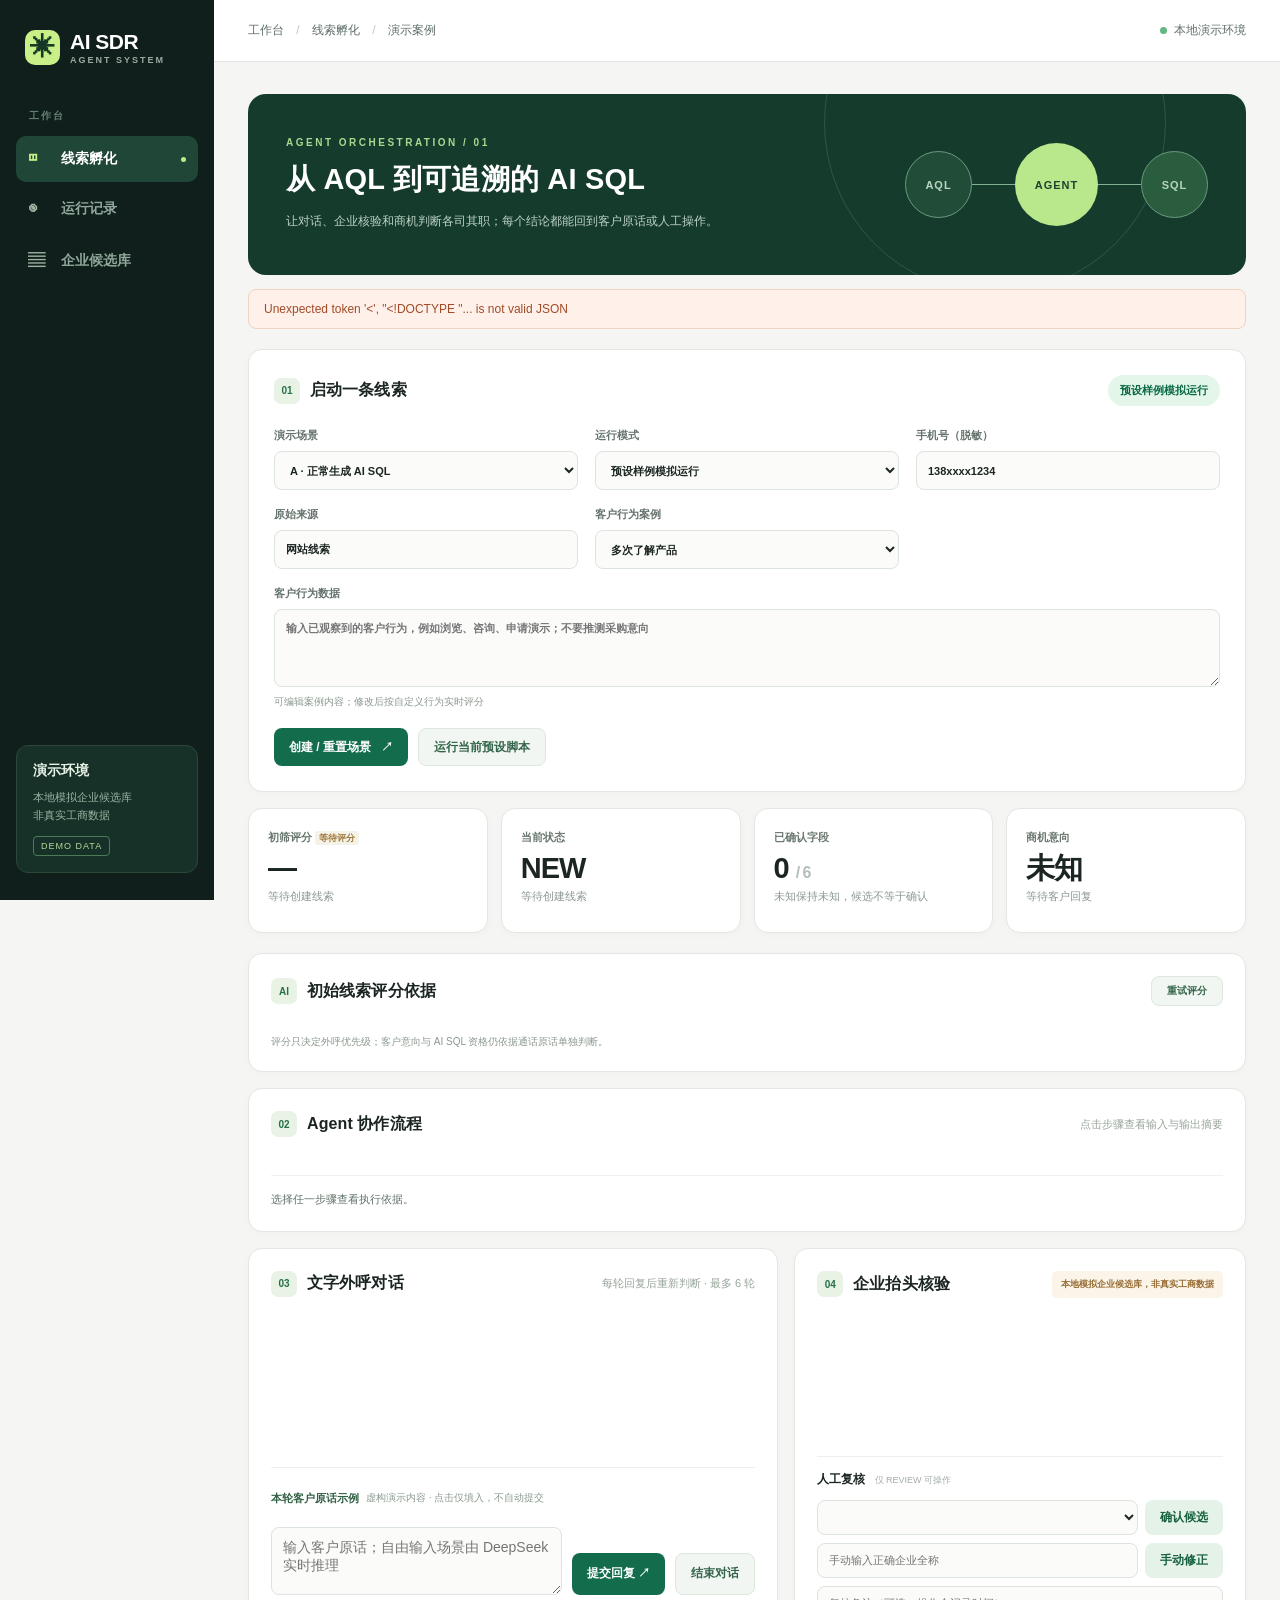
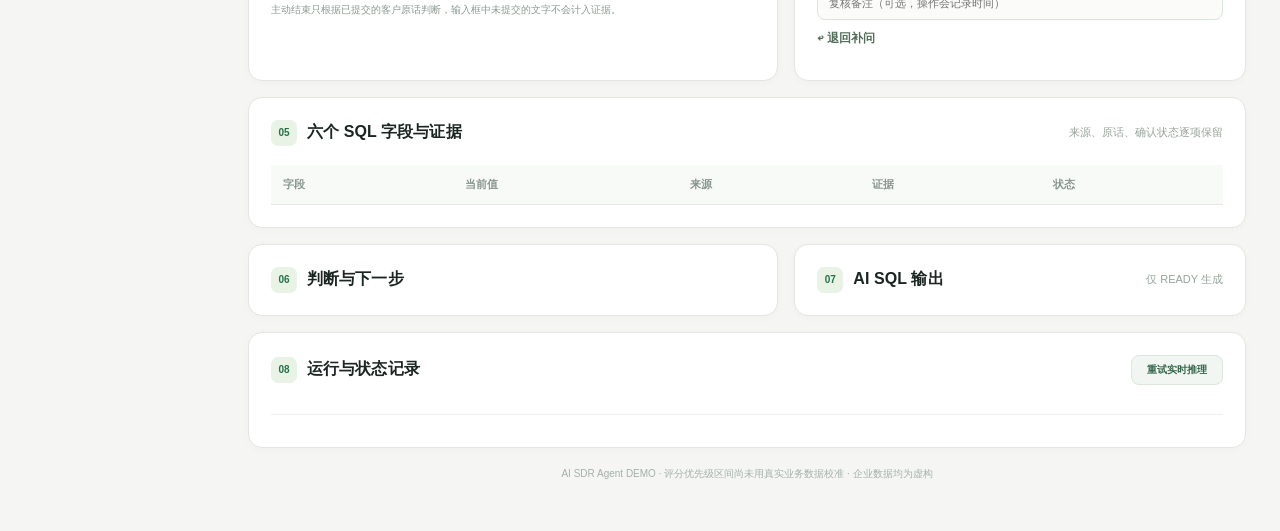
==== web/index.html @ fe264107 "Add complete AI SDR demo" ====
<!doctype html>
<html lang="zh-CN">
<head>
  <meta charset="utf-8">
  <meta name="viewport" content="width=device-width, initial-scale=1">
  <title>AI SDR · 线索孵化工作台</title>
  <link rel="stylesheet" href="/web/style.css">
</head>
<body>
  <div class="shell">
    <aside class="sidebar">
      <div class="brand"><span class="brand-mark">✳</span><span>AI SDR<span class="brand-sub">AGENT SYSTEM</span></span></div>
      <div class="side-label">工作台</div>
      <div class="side-item active"><span>◫</span> 线索孵化<span class="side-dot"></span></div>
      <div class="side-item muted"><span>◉</span> 运行记录</div>
      <div class="side-item muted"><span>▤</span> 企业候选库</div>
      <div class="side-bottom"><div class="side-bottom-title">演示环境</div><p>本地模拟企业候选库<br>非真实工商数据</p><span class="side-tag">DEMO DATA</span></div>
    </aside>
    <main class="main">
      <header class="topbar"><div class="breadcrumb">工作台 <span>/</span> 线索孵化 <span>/</span> 演示案例</div><div class="top-right"><span class="top-indicator"></span>本地演示环境</div></header>
      <div class="content">
        <section class="hero"><div><div class="eyebrow">AGENT ORCHESTRATION / 01</div><h1>从 AQL 到可追溯的 AI SQL</h1><p>让对话、企业核验和商机判断各司其职；每个结论都能回到客户原话或人工操作。</p></div><div class="hero-shape"><div class="shape-node">AQL</div><div class="shape-line"></div><div class="shape-node middle">AGENT</div><div class="shape-line"></div><div class="shape-node last">SQL</div></div></section>
        <div id="error-banner" class="error-banner hidden"></div>
        <section class="control-card">
          <div class="control-heading"><div><span class="section-index">01</span><h2>启动一条线索</h2></div><span id="mode-badge" class="mode-badge">预设样例模拟运行</span></div>
          <div class="control-grid">
            <label>演示场景<select id="scenario"><option value="A">A · 正常生成 AI SQL</option><option value="B">B · 抬头歧义与人工复核</option><option value="C">C · 低意向</option><option value="D">D · 自由输入任意客户原话</option></select></label>
            <label>运行模式<select id="mode"><option value="simulation">预设样例模拟运行</option><option value="live">DeepSeek 实时推理</option></select></label>
            <label>手机号（脱敏）<input id="phone" value="138xxxx1234"></label>
            <label>原始来源<input id="source" value="网站线索"></label>
            <label>客户行为案例<select id="behavior-case"><option value="A">多次了解产品</option><option value="B">关注功能并咨询</option><option value="C">浅层浏览</option><option value="E">明确申请演示</option><option value="custom">自行输入客户行为</option></select></label>
            <label class="behavior-field">客户行为数据<textarea id="behavior-text" rows="3" maxlength="1200" placeholder="输入已观察到的客户行为，例如浏览、咨询、申请演示；不要推测采购意向"></textarea><small>可编辑案例内容；修改后按自定义行为实时评分</small></label>
          </div>
          <div class="control-actions"><button id="reset" class="button button-primary">创建 / 重置场景 <span>↗</span></button><button id="run-script" class="button button-ghost">运行当前预设脚本</button><span id="live-hint" class="hint"></span></div>
        </section>
        <div class="metrics"><div class="metric"><span>初筛评分 <small id="score-method">等待评分</small></span><strong id="score">—</strong><p id="priority">等待创建线索</p></div><div class="metric"><span>当前状态</span><strong id="status">NEW</strong><p id="status-reason">等待创建线索</p></div><div class="metric"><span>已确认字段</span><strong id="confirmed">0 <em>/ 6</em></strong><p>未知保持未知，候选不等于确认</p></div><div class="metric"><span>商机意向</span><strong id="intent">未知</strong><p id="intent-reason">等待客户回复</p></div></div>
        <section class="panel score-panel"><div class="panel-heading"><div><span class="section-index">AI</span><h2>初始线索评分依据</h2></div><button id="retry-score" class="button button-ghost small">重试评分</button></div><div id="score-detail" class="score-detail"></div><p class="score-note">评分只决定外呼优先级；客户意向与 AI SQL 资格仍依据通话原话单独判断。</p></section>
        <section class="panel flow-panel"><div class="panel-heading"><div><span class="section-index">02</span><h2>Agent 协作流程</h2></div><span class="panel-sub">点击步骤查看输入与输出摘要</span></div><div id="flow" class="flow"></div><div id="step-detail" class="step-detail">选择任一步骤查看执行依据。</div></section>
        <div class="two-col">
          <section class="panel conversation"><div class="panel-heading"><div><span class="section-index">03</span><h2>文字外呼对话</h2></div><span class="panel-sub">每轮回复后重新判断 · 最多 6 轮</span></div><div id="messages" class="messages"></div><div id="next-question" class="next-question"></div><div id="question-goal" class="hint"></div><div class="reply-examples"><div class="reply-examples-heading"><b>本轮客户原话示例</b><span id="reply-example-note">虚构演示内容 · 点击仅填入，不自动提交</span></div><div id="reply-examples" class="reply-example-list"></div></div><div class="reply-row"><textarea id="reply" rows="2" placeholder="输入客户原话；自由输入场景由 DeepSeek 实时推理"></textarea><button id="send" class="button button-primary">提交回复 ↗</button><button id="end-call" class="button button-ghost" title="仅根据已提交的客户原话判断结果">结束对话</button></div><div class="end-hint">主动结束只根据已提交的客户原话判断，输入框中未提交的文字不会计入证据。</div></section>
          <section class="panel directory"><div class="panel-heading"><div><span class="section-index">04</span><h2>企业抬头核验</h2></div><span class="directory-tag">本地模拟企业候选库，非真实工商数据</span></div><div id="candidates" class="candidates"></div><div class="review-block"><h3>人工复核 <span>仅 REVIEW 可操作</span></h3><div class="review-row"><select id="candidate-select"></select><button id="confirm-candidate" class="button button-secondary">确认候选</button></div><div class="review-row"><input id="correct-name" placeholder="手动输入正确企业全称"><button id="correct" class="button button-secondary">手动修正</button></div><input id="review-note" class="review-note" placeholder="复核备注（可选，操作会记录时间）"><button id="return" class="button button-text">↩ 退回补问</button><div id="review-history" class="review-history"></div></div></section>
        </div>
        <section class="panel fields-panel"><div class="panel-heading"><div><span class="section-index">05</span><h2>六个 SQL 字段与证据</h2></div><span class="panel-sub">来源、原话、确认状态逐项保留</span></div><div class="table-scroll"><table><thead><tr><th>字段</th><th>当前值</th><th>来源</th><th>证据</th><th>状态</th></tr></thead><tbody id="fields"></tbody></table></div></section>
        <div class="two-col result-grid"><section class="panel result-panel"><div class="panel-heading"><div><span class="section-index">06</span><h2>判断与下一步</h2></div></div><div id="decision"></div></section><section class="panel sql-panel"><div class="panel-heading"><div><span class="section-index">07</span><h2>AI SQL 输出</h2></div><span class="panel-sub">仅 READY 生成</span></div><div id="sql"></div></section></div>
        <section class="panel log-panel"><div class="panel-heading"><div><span class="section-index">08</span><h2>运行与状态记录</h2></div><button id="retry" class="button button-ghost small">重试实时推理</button></div><div id="agent-log" class="log-list"></div><div id="state-log" class="state-log"></div></section>
        <footer>AI SDR Agent DEMO · 评分优先级区间尚未用真实业务数据校准 · 企业数据均为虚构</footer>
      </div>
    </main>
  </div>
  <script src="/web/app.js"></script>
</body>
</html>
---- web/style.css ----
:root{--bg:#f5f6f3;--ink:#1b2521;--muted:#78847f;--line:#e2e7e1;--green:#0d6b4b;--lime:#d9f3aa;--soft:#eff5eb;--white:#fff;--orange:#b66a19}*{box-sizing:border-box}body{margin:0;font-family:Inter,"PingFang SC","Microsoft YaHei",sans-serif;background:var(--bg);color:var(--ink);font-size:14px}.shell{display:flex;min-height:100vh}.sidebar{width:214px;background:#101f1b;color:#dbe8df;flex:none;padding:27px 16px;position:sticky;top:0;height:100vh;display:flex;flex-direction:column}.brand{display:flex;align-items:center;gap:10px;font-size:21px;font-weight:800;letter-spacing:-.5px;padding:3px 9px 44px;color:#fff}.brand-mark{display:grid;place-items:center;width:35px;height:35px;background:#c9f088;border-radius:10px;color:#143825;font-size:25px}.brand-sub{display:block;color:#9bab9f;font-size:9px;letter-spacing:2px;font-weight:600;margin-top:1px}.side-label{color:#668075;letter-spacing:2px;font-size:10px;font-weight:700;padding:0 13px 11px}.side-item{display:flex;align-items:center;gap:11px;padding:13px 12px;border-radius:10px;font-weight:600;margin:2px 0}.side-item span:first-child{font-size:17px;width:22px;color:#9db4a4}.side-item.active{background:#204637;color:#fff}.side-item.active span:first-child{color:#c9f088}.side-item.muted{color:#8fa79a}.side-dot{width:5px;height:5px;background:#b8ed84;border-radius:50%;margin-left:auto}.side-bottom{margin-top:auto;border:1px solid #2b4738;background:#183128;border-radius:12px;padding:16px}.side-bottom-title{font-weight:700;color:#e8f3e8}.side-bottom p{font-size:11px;line-height:1.65;color:#99b5a3;margin:8px 0 12px}.side-tag{display:inline-block;font-size:9px;letter-spacing:1px;border:1px solid #4c7c57;color:#b4dc9d;padding:4px 7px;border-radius:4px}.main{flex:1;min-width:0}.topbar{height:62px;border-bottom:1px solid var(--line);background:#fff;display:flex;align-items:center;justify-content:space-between;padding:0 34px;color:#5f6f67;font-size:12px}.breadcrumb span{margin:0 9px;color:#bec9c2}.top-right{display:flex;align-items:center;gap:7px}.top-indicator{background:#63b783;width:7px;height:7px;border-radius:50%}.content{max-width:1540px;margin:auto;padding:32px 34px 50px}.hero{background:#153b2d;color:#fff;border-radius:18px;padding:35px 38px;display:flex;justify-content:space-between;align-items:center;overflow:hidden;min-height:181px;position:relative}.hero:before{content:"";position:absolute;width:340px;height:340px;border:1px solid #44755d;border-radius:50%;right:8%;top:-142px;opacity:.5}.eyebrow{color:#a9d88e;font-weight:700;font-size:10px;letter-spacing:2.5px}.hero h1{font-size:29px;letter-spacing:.2px;margin:12px 0 12px}.hero p{margin:0;color:#bcd3c5;line-height:1.6;font-size:12px}.hero-shape{display:flex;align-items:center;position:relative;z-index:1}.shape-node{width:67px;height:67px;border-radius:50%;border:1px solid #6a9980;display:grid;place-items:center;color:#b8d5bf;font-size:11px;font-weight:800;letter-spacing:1px;background:#214d38}.shape-node.middle{width:83px;height:83px;background:#b9e78b;border:0;color:#21402d}.shape-node.last{background:#295d3d}.shape-line{width:43px;height:1px;background:#81b393}.control-card,.panel,.metric{background:#fff;border:1px solid var(--line);border-radius:14px;box-shadow:0 2px 8px rgba(22,46,34,.025)}.control-card{padding:25px;margin-top:20px}.control-heading,.panel-heading{display:flex;justify-content:space-between;align-items:center;gap:12px}.control-heading>div,.panel-heading>div{display:flex;align-items:center;gap:10px}.section-index{display:inline-flex;align-items:center;justify-content:center;width:26px;height:26px;background:#e8f3e5;color:#267148;border-radius:7px;font-size:10px;font-weight:800}.control-heading h2,.panel-heading h2{margin:0;font-size:16px;letter-spacing:.1px}.mode-badge{font-size:11px;color:#086843;background:#e3f6e9;padding:8px 12px;border-radius:30px;font-weight:700}.mode-badge.live{background:#eaf0fa;color:#2856a5}.control-grid{display:grid;grid-template-columns:repeat(3,1fr);gap:17px;margin-top:22px}.control-grid label{font-size:11px;color:#65736c;font-weight:700;display:flex;flex-direction:column;gap:8px}input,select,textarea{font:inherit;color:var(--ink);border:1px solid #dce4de;background:#fbfcfa;border-radius:8px;outline:none}input:focus,select:focus,textarea:focus{border-color:#5caa79;box-shadow:0 0 0 3px #e7f4e9}input,select{height:39px;padding:0 11px}textarea{padding:11px;resize:vertical;min-height:68px}.control-actions{display:flex;align-items:center;gap:10px;margin-top:19px}.button{border:0;border-radius:8px;height:38px;padding:0 15px;display:inline-flex;gap:10px;align-items:center;justify-content:center;font:inherit;font-size:12px;font-weight:700;cursor:pointer;white-space:nowrap}.button:disabled{opacity:.45;cursor:not-allowed}.button-primary{background:#136d4d;color:#fff}.button-primary:hover{background:#0c5a3e}.button-ghost{background:#f2f6f2;color:#336449;border:1px solid #dce8dc}.button-secondary{background:#e5f2e7;color:#17623e}.button-text{background:transparent;color:#536d5b;padding-left:0}.button.small{height:30px;font-size:10px}.hint{color:#9a6b31;font-size:11px}.metrics{display:grid;grid-template-columns:repeat(4,1fr);gap:13px;margin:16px 0 20px}.metric{padding:19px 19px 16px;min-height:125px}.metric>span{font-size:11px;color:#68766e;font-weight:700}.metric small{background:#f5f2e8;color:#a07b3e;border-radius:3px;padding:2px 4px;font-size:9px}.metric strong{display:block;font-size:29px;margin:9px 0 5px;line-height:1;font-weight:800;letter-spacing:-1px}.metric strong em{font-style:normal;color:#b4c0b8;font-size:16px}.metric p{font-size:10px;line-height:1.4;color:#8b9990;margin:0;overflow:hidden;text-overflow:ellipsis;white-space:nowrap}.panel{padding:22px;margin-bottom:16px}.panel-sub{color:#97a49a;font-size:11px}.flow{display:grid;grid-template-columns:repeat(6,1fr);gap:10px;margin-top:22px}.flow-item{text-align:left;border:1px solid #e6ece6;background:#fafcfa;border-radius:9px;padding:12px;min-height:78px;cursor:pointer}.flow-item.done{background:#f2f9ef;border-color:#d8ead5}.flow-item.failed{background:#fff3ef;border-color:#eed4c6}.flow-item.running{background:#eef5fd;border-color:#ccdcf0}.flow-item .flow-top{display:flex;justify-content:space-between;align-items:center;color:#789083;font-size:10px}.flow-item .flow-no{font-size:10px;font-weight:800;color:#4a8b5e}.flow-item strong{display:block;margin-top:15px;font-size:12px}.step-detail{border-top:1px solid #eef1ec;padding-top:14px;margin-top:16px;font-size:11px;color:#607167;line-height:1.7}.step-detail b{color:#223e2e}.two-col{display:grid;grid-template-columns:1.08fr .92fr;gap:16px}.two-col .panel{min-width:0}.messages{min-height:170px;max-height:310px;overflow:auto;padding:17px 0 10px}.bubble{max-width:85%;margin:0 0 11px;padding:11px 13px;border-radius:10px;background:#f0f5f0;color:#385144;line-height:1.6;font-size:12px}.bubble.customer{margin-left:auto;background:#e3f1de;color:#274a32}.bubble small{display:block;color:#8da395;font-size:9px;margin-bottom:4px;font-weight:700}.empty{color:#a1aca4;font-size:12px;padding:30px 0;text-align:center}.next-question{border-top:1px solid #edf1eb;padding:13px 0 10px;color:#607a69;font-size:11px;line-height:1.5}.next-question b{color:#207148}.reply-row{display:flex;gap:10px;align-items:flex-end}.reply-row textarea{flex:1}.reply-row .button{height:42px}.directory-tag{font-size:9px;color:#986d34;background:#faf4e9;padding:7px 9px;border-radius:5px;font-weight:700}.candidates{min-height:153px;padding-top:17px}.candidate{border:1px solid #e3eae3;border-radius:9px;padding:10px 12px;margin-bottom:8px;display:flex;justify-content:space-between;gap:8px}.candidate strong{font-size:12px}.candidate small{display:block;color:#87978b;margin-top:5px;font-size:10px}.candidate-id{font-size:9px;color:#51825e;white-space:nowrap}.review-block{border-top:1px solid #edf1eb;margin-top:5px;padding-top:14px}.review-block h3{font-size:12px;margin:0 0 12px}.review-block h3 span{font-size:9px;color:#a3ada6;font-weight:400;margin-left:6px}.review-row{display:flex;gap:7px;margin-bottom:8px}.review-row input,.review-row select{min-width:0;flex:1;height:35px;font-size:11px}.review-row button{height:35px}.review-note{width:100%;height:34px;font-size:11px}.review-history{max-height:78px;overflow:auto;color:#8a978e;font-size:10px;line-height:1.6}.fields-panel{overflow:hidden}.table-scroll{overflow-x:auto;margin-top:19px}table{border-collapse:collapse;width:100%;font-size:11px;min-width:750px}th{text-align:left;color:#87968c;font-weight:600;background:#f8faf7;padding:12px;border-bottom:1px solid #e4eae3}td{padding:13px 12px;border-bottom:1px solid #edf0eb;vertical-align:top;line-height:1.55}td:first-child{font-weight:700;white-space:nowrap}td:nth-child(2){max-width:180px}td:nth-child(4){color:#6d7d71;max-width:340px}.pill{display:inline-block;font-size:9px;font-weight:700;padding:4px 7px;border-radius:5px;white-space:nowrap}.pill.confirmed{background:#e8f5e8;color:#23734c}.pill.pending{background:#fff4e2;color:#a86a1b}.pill.unknown{background:#f1f3f1;color:#849187}.decision-status{font-size:26px;font-weight:800;color:#236d48;margin:17px 0 10px}.decision-status.REVIEW{color:#a67225}.decision-status.NURTURE{color:#7a8580}.decision-reason{color:#60756a;line-height:1.65;font-size:12px}.mini-list{margin-top:13px;padding-top:13px;border-top:1px solid #edf1ec;font-size:11px;color:#6a7c70;line-height:1.8}.mini-list b{color:#2f5540}.sql-empty{margin-top:20px;background:#f6f8f5;border:1px dashed #dce5d9;padding:32px 16px;text-align:center;color:#819085;border-radius:9px;font-size:12px;line-height:1.7}.sql-ready{margin-top:18px;background:#163927;color:#dceee0;border-radius:9px;padding:17px;max-height:265px;overflow:auto;font-size:10px;line-height:1.6;white-space:pre-wrap;word-break:break-all}.log-list{display:grid;grid-template-columns:repeat(3,1fr);gap:9px;margin-top:16px}.log-item{background:#f7faf6;border-radius:7px;padding:10px;color:#57705f;font-size:10px;line-height:1.6}.log-item b{display:block;color:#2e5440;font-size:11px}.log-item.failed{background:#fff2ec;color:#a66141}.state-log{margin-top:13px;border-top:1px solid #edf1eb;padding-top:10px;font-size:10px;color:#89978c;max-height:100px;overflow:auto;line-height:1.7}.error-banner{background:#fff0e9;border:1px solid #f0d2c1;color:#a14b29;padding:12px 15px;border-radius:8px;margin-top:14px;font-size:12px}.hidden{display:none}footer{color:#a5b0a8;text-align:center;font-size:10px;margin-top:19px}@media(max-width:1050px){.sidebar{display:none}.content{padding:20px}.topbar{padding:0 20px}.flow{grid-template-columns:repeat(3,1fr)}}@media(max-width:760px){.hero-shape{display:none}.hero h1{font-size:23px}.control-grid{grid-template-columns:repeat(2,1fr)}.metrics{grid-template-columns:repeat(2,1fr)}.two-col{grid-template-columns:1fr}.flow{grid-template-columns:repeat(2,1fr)}.log-list{grid-template-columns:1fr}.control-actions{flex-wrap:wrap}.panel-heading{align-items:flex-start}.directory-tag{max-width:50%;line-height:1.4}.reply-row{flex-direction:column;align-items:stretch}.reply-row textarea{width:100%}}@media(max-width:460px){.control-grid{grid-template-columns:1fr}.metrics{grid-template-columns:1fr 1fr}.metric{padding:13px;min-height:105px}.metric strong{font-size:22px}}
.reply-examples{margin:0 0 13px}.reply-examples-heading{display:flex;flex-wrap:wrap;align-items:center;gap:7px;margin-bottom:8px;font-size:11px;color:#315f43}.reply-examples-heading span{color:#89998e;font-size:10px}.reply-example-list{display:flex;flex-wrap:wrap;gap:7px}.reply-example{max-width:100%;border:1px solid #dce8dc;background:#f6faf4;color:#42604b;border-radius:7px;padding:7px 9px;text-align:left;font:inherit;font-size:10px;line-height:1.5;cursor:pointer}.reply-example:hover,.reply-example:focus-visible{border-color:#6fa880;background:#edf7ec;outline:none}.reply-example span{font-weight:700;color:#176443;margin-right:7px}.reply-example-empty{font-size:10px;color:#89998e}
.flow-item.review{background:#fff8ec;border-color:#efd7ab}.flow-item.review .flow-top span:last-child{color:#a36a20}.flow-item small{display:block;margin-top:6px;color:#798b7d;font-size:10px;line-height:1.35}.flow-item.review small{color:#a36a20}
.end-hint{margin-top:7px;color:#8b9990;font-size:10px;line-height:1.5}
.behavior-field{grid-column:1/-1}.behavior-field textarea{width:100%;min-height:78px}.behavior-field small{font-size:10px;color:#89988e;font-weight:400}.score-panel{margin-top:0}.score-detail{display:grid;grid-template-columns:repeat(2,minmax(0,1fr));gap:8px;margin-top:16px}.score-summary{grid-column:1/-1;color:#45604c;font-size:12px;line-height:1.6}.score-signal{background:#f5f9f3;border:1px solid #e2ede0;border-radius:8px;padding:10px 12px;font-size:11px;line-height:1.65;color:#496653}.score-signal b{color:#236646}.score-empty{font-size:11px;color:#89988e}.score-note{font-size:10px;color:#8a988d;margin:13px 0 0}@media(max-width:760px){.score-detail{grid-template-columns:1fr}}
.metrics{grid-template-columns:repeat(4,minmax(0,1fr))}.metric{min-width:0}.metric strong,.metric p{overflow-wrap:anywhere}.metric p{font-size:11px;line-height:1.55;white-space:normal;overflow:visible;text-overflow:clip}@media(max-width:760px){.metrics{grid-template-columns:repeat(2,minmax(0,1fr))}}@media(max-width:460px){.metrics{grid-template-columns:1fr}}
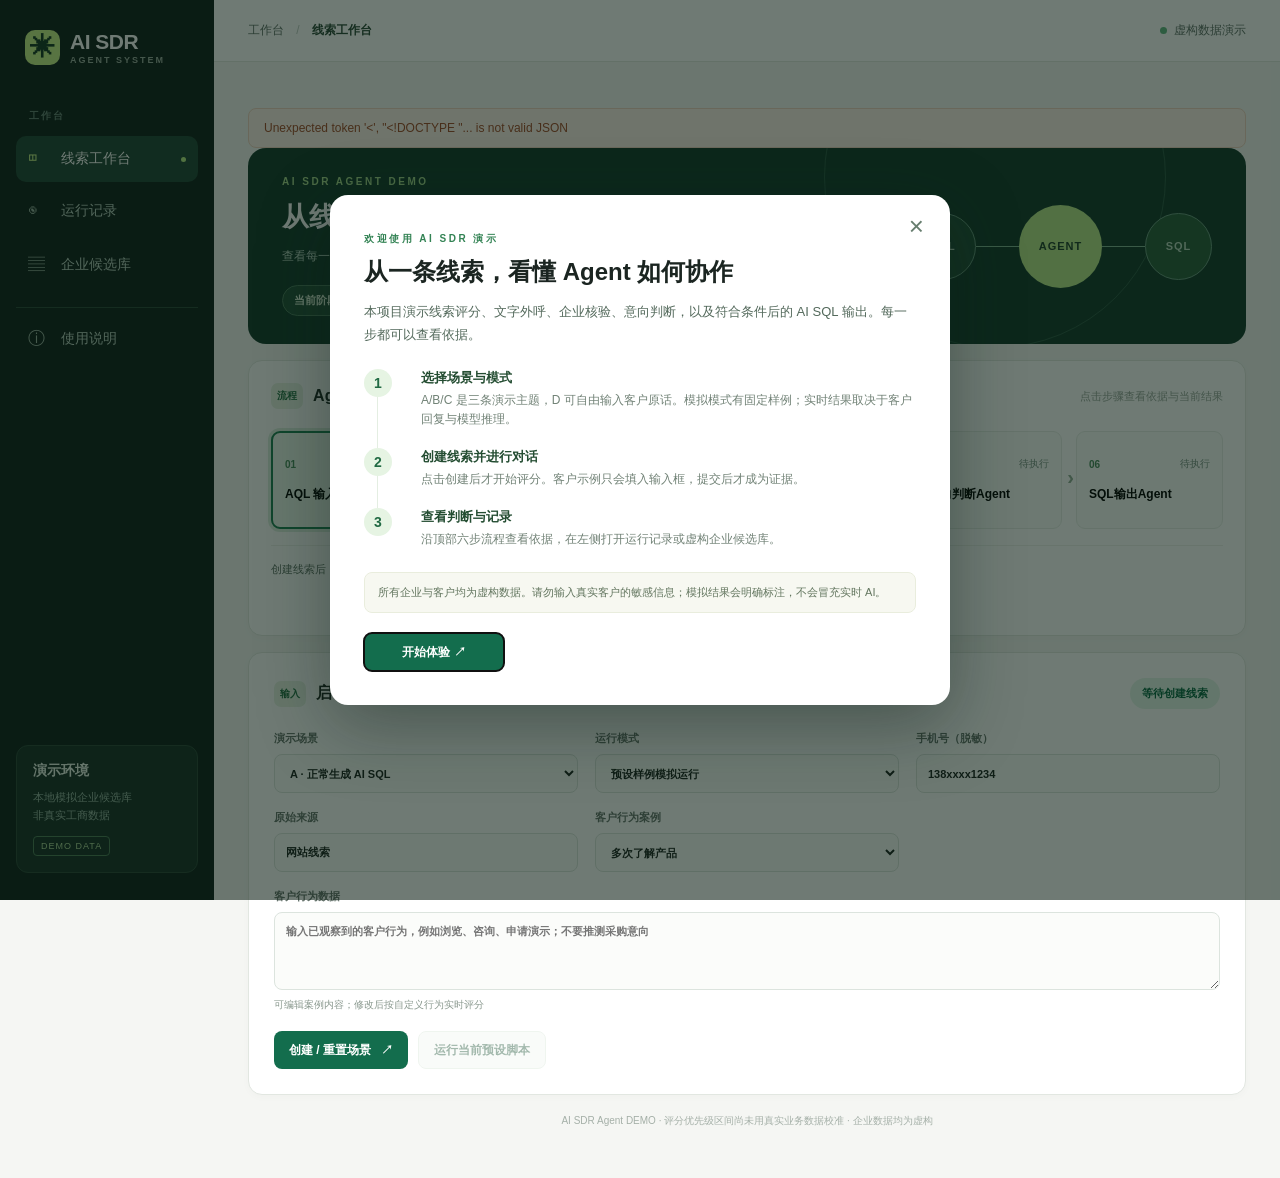
==== commit 6b8b57fc: "Clarify demo navigation and agent journey" ====
--- a/web/index.html
+++ b/web/index.html
@@ -11,18 +11,23 @@
     <aside class="sidebar">
       <div class="brand"><span class="brand-mark">✳</span><span>AI SDR<span class="brand-sub">AGENT SYSTEM</span></span></div>
       <div class="side-label">工作台</div>
-      <div class="side-item active"><span>◫</span> 线索孵化<span class="side-dot"></span></div>
-      <div class="side-item muted"><span>◉</span> 运行记录</div>
-      <div class="side-item muted"><span>▤</span> 企业候选库</div>
+      <nav class="side-nav" aria-label="主导航">
+        <button type="button" class="side-item active" data-view="workbench" aria-current="page"><span>◫</span> 线索工作台<span class="side-dot"></span></button>
+        <button type="button" class="side-item" data-view="records"><span>◉</span> 运行记录</button>
+        <button type="button" class="side-item" data-view="directory"><span>▤</span> 企业候选库</button>
+        <button type="button" class="side-item side-help" id="open-help"><span>ⓘ</span> 使用说明</button>
+      </nav>
       <div class="side-bottom"><div class="side-bottom-title">演示环境</div><p>本地模拟企业候选库<br>非真实工商数据</p><span class="side-tag">DEMO DATA</span></div>
     </aside>
     <main class="main">
-      <header class="topbar"><div class="breadcrumb">工作台 <span>/</span> 线索孵化 <span>/</span> 演示案例</div><div class="top-right"><span class="top-indicator"></span>本地演示环境</div></header>
+      <header class="topbar"><div class="breadcrumb">工作台 <span>/</span> <strong id="page-title">线索工作台</strong></div><div class="top-right"><span class="top-indicator"></span>虚构数据演示</div></header>
       <div class="content">
-        <section class="hero"><div><div class="eyebrow">AGENT ORCHESTRATION / 01</div><h1>从 AQL 到可追溯的 AI SQL</h1><p>让对话、企业核验和商机判断各司其职；每个结论都能回到客户原话或人工操作。</p></div><div class="hero-shape"><div class="shape-node">AQL</div><div class="shape-line"></div><div class="shape-node middle">AGENT</div><div class="shape-line"></div><div class="shape-node last">SQL</div></div></section>
         <div id="error-banner" class="error-banner hidden"></div>
-        <section class="control-card">
-          <div class="control-heading"><div><span class="section-index">01</span><h2>启动一条线索</h2></div><span id="mode-badge" class="mode-badge">预设样例模拟运行</span></div>
+        <div id="workbench-view" class="view pre-session">
+        <section class="hero"><div><div class="eyebrow">AI SDR AGENT DEMO</div><h1>从线索到 AI SQL</h1><p>查看每一步的判断依据，再决定下一步如何跟进。</p><div class="hero-meta"><span id="current-stage">当前阶段：等待创建线索</span><span id="next-action">下一步：选择场景并创建线索</span></div></div><div class="hero-shape"><div class="shape-node">AQL</div><div class="shape-line"></div><div class="shape-node middle">AGENT</div><div class="shape-line"></div><div class="shape-node last">SQL</div></div></section>
+        <section class="panel flow-panel"><div class="panel-heading"><div><span class="section-index">流程</span><h2>Agent 协作流程</h2></div><span class="panel-sub">点击步骤查看依据与当前结果</span></div><div id="flow" class="flow"></div><div id="step-detail" class="step-detail">创建线索后，点击步骤查看执行依据。</div></section>
+        <section class="control-card" id="control-section">
+          <div class="control-heading"><div><span class="section-index">输入</span><h2>启动一条线索</h2></div><span id="mode-badge" class="mode-badge">等待创建线索</span></div>
           <div class="control-grid">
             <label>演示场景<select id="scenario"><option value="A">A · 正常生成 AI SQL</option><option value="B">B · 抬头歧义与人工复核</option><option value="C">C · 低意向</option><option value="D">D · 自由输入任意客户原话</option></select></label>
             <label>运行模式<select id="mode"><option value="simulation">预设样例模拟运行</option><option value="live">DeepSeek 实时推理</option></select></label>
@@ -33,20 +38,41 @@
           </div>
           <div class="control-actions"><button id="reset" class="button button-primary">创建 / 重置场景 <span>↗</span></button><button id="run-script" class="button button-ghost">运行当前预设脚本</button><span id="live-hint" class="hint"></span></div>
         </section>
-        <div class="metrics"><div class="metric"><span>初筛评分 <small id="score-method">等待评分</small></span><strong id="score">—</strong><p id="priority">等待创建线索</p></div><div class="metric"><span>当前状态</span><strong id="status">NEW</strong><p id="status-reason">等待创建线索</p></div><div class="metric"><span>已确认字段</span><strong id="confirmed">0 <em>/ 6</em></strong><p>未知保持未知，候选不等于确认</p></div><div class="metric"><span>商机意向</span><strong id="intent">未知</strong><p id="intent-reason">等待客户回复</p></div></div>
-        <section class="panel score-panel"><div class="panel-heading"><div><span class="section-index">AI</span><h2>初始线索评分依据</h2></div><button id="retry-score" class="button button-ghost small">重试评分</button></div><div id="score-detail" class="score-detail"></div><p class="score-note">评分只决定外呼优先级；客户意向与 AI SQL 资格仍依据通话原话单独判断。</p></section>
-        <section class="panel flow-panel"><div class="panel-heading"><div><span class="section-index">02</span><h2>Agent 协作流程</h2></div><span class="panel-sub">点击步骤查看输入与输出摘要</span></div><div id="flow" class="flow"></div><div id="step-detail" class="step-detail">选择任一步骤查看执行依据。</div></section>
+        <div class="metrics"><div class="metric"><span>线索评分 <small id="score-method">等待评分</small></span><strong id="score">—</strong><p id="priority">等待创建线索</p></div><div class="metric"><span>当前状态</span><strong id="status">待创建</strong><p id="status-reason">等待创建线索</p></div><div class="metric"><span>已确认字段</span><strong id="confirmed">0 <em>/ 6</em></strong><p>未知保持未知，候选不等于确认</p></div><div class="metric"><span>商机意向</span><strong id="intent">未知</strong><p id="intent-reason">等待客户回复</p></div></div>
+        <section class="panel score-panel" id="score-section"><div class="panel-heading"><div><span class="section-index">评分</span><h2>线索评分依据</h2></div><button id="retry-score" class="button button-ghost small">重试评分</button></div><div id="score-detail" class="score-detail"></div><p class="score-note">评分只决定外呼优先级；客户意向与 AI SQL 资格仍依据通话原话单独判断。</p></section>
         <div class="two-col">
-          <section class="panel conversation"><div class="panel-heading"><div><span class="section-index">03</span><h2>文字外呼对话</h2></div><span class="panel-sub">每轮回复后重新判断 · 最多 6 轮</span></div><div id="messages" class="messages"></div><div id="next-question" class="next-question"></div><div id="question-goal" class="hint"></div><div class="reply-examples"><div class="reply-examples-heading"><b>本轮客户原话示例</b><span id="reply-example-note">虚构演示内容 · 点击仅填入，不自动提交</span></div><div id="reply-examples" class="reply-example-list"></div></div><div class="reply-row"><textarea id="reply" rows="2" placeholder="输入客户原话；自由输入场景由 DeepSeek 实时推理"></textarea><button id="send" class="button button-primary">提交回复 ↗</button><button id="end-call" class="button button-ghost" title="仅根据已提交的客户原话判断结果">结束对话</button></div><div class="end-hint">主动结束只根据已提交的客户原话判断，输入框中未提交的文字不会计入证据。</div></section>
-          <section class="panel directory"><div class="panel-heading"><div><span class="section-index">04</span><h2>企业抬头核验</h2></div><span class="directory-tag">本地模拟企业候选库，非真实工商数据</span></div><div id="candidates" class="candidates"></div><div class="review-block"><h3>人工复核 <span>仅 REVIEW 可操作</span></h3><div class="review-row"><select id="candidate-select"></select><button id="confirm-candidate" class="button button-secondary">确认候选</button></div><div class="review-row"><input id="correct-name" placeholder="手动输入正确企业全称"><button id="correct" class="button button-secondary">手动修正</button></div><input id="review-note" class="review-note" placeholder="复核备注（可选，操作会记录时间）"><button id="return" class="button button-text">↩ 退回补问</button><div id="review-history" class="review-history"></div></div></section>
+          <section class="panel conversation" id="dialogue-section"><div class="panel-heading"><div><span class="section-index">外呼</span><h2>文字外呼对话</h2></div><span class="panel-sub">每轮回复后重新判断 · 最多 6 轮</span></div><div id="messages" class="messages"></div><div id="next-question" class="next-question"></div><div id="question-goal" class="hint"></div><div class="reply-examples"><div class="reply-examples-heading"><b>本轮客户原话示例</b><span id="reply-example-note">虚构演示内容 · 点击仅填入，不自动提交</span></div><div id="reply-examples" class="reply-example-list"></div></div><div class="reply-row"><textarea id="reply" rows="2" placeholder="输入客户原话；自由输入场景由 DeepSeek 实时推理"></textarea><button id="send" class="button button-primary">提交回复 ↗</button><button id="end-call" class="button button-ghost" title="仅根据已提交的客户原话判断结果">结束对话</button></div><div class="end-hint">主动结束只根据已提交的客户原话判断，输入框中未提交的文字不会计入证据。</div></section>
+          <section class="panel directory" id="verification-section"><div class="panel-heading"><div><span class="section-index">核验</span><h2>企业抬头核验</h2></div><span class="directory-tag">本地模拟企业候选库，非真实工商数据</span></div><div id="candidates" class="candidates"></div><div class="review-block"><h3>人工复核 <span>仅 REVIEW 可操作</span></h3><div class="review-row"><select id="candidate-select"></select><button id="confirm-candidate" class="button button-secondary">确认候选</button></div><div class="review-row"><input id="correct-name" placeholder="手动输入正确企业全称"><button id="correct" class="button button-secondary">手动修正</button></div><input id="review-note" class="review-note" placeholder="复核备注（可选，操作会记录时间）"><button id="return" class="button button-text">↩ 退回补问</button><div id="review-history" class="review-history"></div></div></section>
         </div>
-        <section class="panel fields-panel"><div class="panel-heading"><div><span class="section-index">05</span><h2>六个 SQL 字段与证据</h2></div><span class="panel-sub">来源、原话、确认状态逐项保留</span></div><div class="table-scroll"><table><thead><tr><th>字段</th><th>当前值</th><th>来源</th><th>证据</th><th>状态</th></tr></thead><tbody id="fields"></tbody></table></div></section>
-        <div class="two-col result-grid"><section class="panel result-panel"><div class="panel-heading"><div><span class="section-index">06</span><h2>判断与下一步</h2></div></div><div id="decision"></div></section><section class="panel sql-panel"><div class="panel-heading"><div><span class="section-index">07</span><h2>AI SQL 输出</h2></div><span class="panel-sub">仅 READY 生成</span></div><div id="sql"></div></section></div>
-        <section class="panel log-panel"><div class="panel-heading"><div><span class="section-index">08</span><h2>运行与状态记录</h2></div><button id="retry" class="button button-ghost small">重试实时推理</button></div><div id="agent-log" class="log-list"></div><div id="state-log" class="state-log"></div></section>
+        <section class="panel fields-panel" id="evidence-section"><div class="panel-heading"><div><span class="section-index">证据</span><h2>六个 SQL 字段与证据</h2></div><span class="panel-sub">来源、原话、确认状态逐项保留</span></div><div class="table-scroll"><table><thead><tr><th>字段</th><th>当前值</th><th>来源</th><th>证据</th><th>状态</th></tr></thead><tbody id="fields"></tbody></table></div></section>
+        <div class="two-col result-grid" id="result-section"><section class="panel result-panel"><div class="panel-heading"><div><span class="section-index">判断</span><h2>判断与下一步</h2></div></div><div id="decision"></div></section><section class="panel sql-panel"><div class="panel-heading"><div><span class="section-index">输出</span><h2>AI SQL 输出</h2></div><span class="panel-sub">仅 READY 生成</span></div><div id="sql"></div></section></div>
+        </div>
+        <div id="records-view" class="view hidden">
+          <section class="view-hero"><span class="eyebrow">EXECUTION HISTORY</span><h1>运行记录</h1><p>查看当前线索的 Agent 调用、状态变化与人工复核。记录随服务进程保存，重启后清空。</p></section>
+          <div id="record-summary" class="record-summary"></div>
+          <section class="panel log-panel"><div class="panel-heading"><div><span class="section-index">01</span><h2>Agent 调用</h2></div><button id="retry" class="button button-ghost small">重试实时推理</button></div><div id="agent-log" class="log-list"></div></section>
+          <section class="panel"><div class="panel-heading"><div><span class="section-index">02</span><h2>状态变化</h2></div><span class="panel-sub">时间均为北京时间</span></div><div id="state-log" class="state-log"></div></section>
+          <section class="panel"><div class="panel-heading"><div><span class="section-index">03</span><h2>人工复核操作</h2></div></div><div id="record-review" class="state-log"></div></section>
+        </div>
+        <div id="directory-view" class="view hidden">
+          <section class="view-hero"><span class="eyebrow">DEMO DIRECTORY</span><h1>企业候选库</h1><p>当前用于企业核验的虚构企业样例。此页面只展示数据，不提供修改操作。</p></section>
+          <section class="panel"><div class="panel-heading"><div><span class="section-index">库</span><h2>初始企业数据</h2></div><span id="directory-count" class="panel-sub"></span></div><p class="directory-notice">本地模拟企业候选库，非真实工商数据；匹配候选不代表企业身份已确认。</p><div class="table-scroll"><table class="directory-table"><thead><tr><th>编号</th><th>企业全称</th><th>简称／别名</th><th>地区</th><th>行业</th></tr></thead><tbody id="directory-rows"></tbody></table></div></section>
+        </div>
         <footer>AI SDR Agent DEMO · 评分优先级区间尚未用真实业务数据校准 · 企业数据均为虚构</footer>
       </div>
     </main>
   </div>
+  <div id="help-modal" class="modal-backdrop hidden" role="presentation">
+    <section class="help-modal" role="dialog" aria-modal="true" aria-labelledby="help-title" tabindex="-1">
+      <button type="button" id="close-help" class="modal-close" aria-label="关闭使用说明">×</button>
+      <span class="eyebrow">欢迎使用 AI SDR 演示</span>
+      <h2 id="help-title">从一条线索，看懂 Agent 如何协作</h2>
+      <p>本项目演示线索评分、文字外呼、企业核验、意向判断，以及符合条件后的 AI SQL 输出。每一步都可以查看依据。</p>
+      <ol><li><b>选择场景与模式</b><span>A/B/C 是三条演示主题，D 可自由输入客户原话。模拟模式有固定样例；实时结果取决于客户回复与模型推理。</span></li><li><b>创建线索并进行对话</b><span>点击创建后才开始评分。客户示例只会填入输入框，提交后才成为证据。</span></li><li><b>查看判断与记录</b><span>沿顶部六步流程查看依据，在左侧打开运行记录或虚构企业候选库。</span></li></ol>
+      <div class="help-notice">所有企业与客户均为虚构数据。请勿输入真实客户的敏感信息；模拟结果会明确标注，不会冒充实时 AI。</div>
+      <button type="button" id="help-start" class="button button-primary">开始体验 ↗</button>
+    </section>
+  </div>
   <script src="/web/app.js"></script>
 </body>
 </html>
--- a/web/style.css
+++ b/web/style.css
@@ -4,3 +4,17 @@
 .end-hint{margin-top:7px;color:#8b9990;font-size:10px;line-height:1.5}
 .behavior-field{grid-column:1/-1}.behavior-field textarea{width:100%;min-height:78px}.behavior-field small{font-size:10px;color:#89988e;font-weight:400}.score-panel{margin-top:0}.score-detail{display:grid;grid-template-columns:repeat(2,minmax(0,1fr));gap:8px;margin-top:16px}.score-summary{grid-column:1/-1;color:#45604c;font-size:12px;line-height:1.6}.score-signal{background:#f5f9f3;border:1px solid #e2ede0;border-radius:8px;padding:10px 12px;font-size:11px;line-height:1.65;color:#496653}.score-signal b{color:#236646}.score-empty{font-size:11px;color:#89988e}.score-note{font-size:10px;color:#8a988d;margin:13px 0 0}@media(max-width:760px){.score-detail{grid-template-columns:1fr}}
 .metrics{grid-template-columns:repeat(4,minmax(0,1fr))}.metric{min-width:0}.metric strong,.metric p{overflow-wrap:anywhere}.metric p{font-size:11px;line-height:1.55;white-space:normal;overflow:visible;text-overflow:clip}@media(max-width:760px){.metrics{grid-template-columns:repeat(2,minmax(0,1fr))}}@media(max-width:460px){.metrics{grid-template-columns:1fr}}
+.pre-session>.metrics,.pre-session>.score-panel,.pre-session>.two-col,.pre-session>.fields-panel{display:none}
+
+/* Workbench navigation and clearer process hierarchy. */
+.side-nav{display:flex;flex-direction:column;gap:2px}.side-item{width:100%;border:0;background:transparent;color:#b9cfc1;text-align:left;font:inherit;cursor:pointer}.side-item:hover,.side-item:focus-visible{background:#1b392c;color:#fff;outline:none}.side-item.active{background:#204637;color:#fff}.side-help{margin-top:14px;border-top:1px solid #294638;border-radius:0;padding-top:19px}.breadcrumb strong{color:#2a4937}.section-index{width:auto;min-width:30px;padding:0 6px;white-space:nowrap}.view[hidden],.view.hidden{display:none}.hero{min-height:150px;padding:28px 34px}.hero h1{font-size:27px}.hero-meta{display:flex;flex-wrap:wrap;gap:8px;margin-top:19px}.hero-meta span{border:1px solid #4d795e;border-radius:20px;background:#24503a;padding:7px 11px;color:#e3f4df;font-size:11px;font-weight:700}.flow-panel{margin:16px 0}.flow{gap:14px}.flow-item{position:relative;min-height:98px;transition:border-color .2s,box-shadow .2s,transform .2s}.flow-item:hover,.flow-item:focus-visible{border-color:#6dad78;transform:translateY(-2px);outline:none}.flow-item:not(:last-child)::after{content:'›';position:absolute;right:-13px;top:34px;color:#91ab96;font-size:20px;font-weight:700;pointer-events:none}.flow-item.current{border:2px solid #1d8055;background:#ecf7ed;box-shadow:0 0 0 3px #dceee0}.flow-item.current .flow-top span:last-child{color:#17643e;font-weight:800}.flow-item.failed.current{border-color:#b66a3b;background:#fff4ed;box-shadow:0 0 0 3px #f9e7dc}.flow-item.review{background:#fff9ee}.flow-item strong{line-height:1.4}.step-detail{min-height:68px}.step-jump{border:0;background:transparent;color:#176a48;padding:6px 0 0;font:inherit;font-weight:700;cursor:pointer}.step-jump:hover{text-decoration:underline}.control-card{margin-top:0}#control-section,#score-section,#dialogue-section,#verification-section,#result-section{scroll-margin-top:20px}.metric strong em{font-size:11px;letter-spacing:0;color:#718679}.decision-status small{font-size:12px;color:#83988a;letter-spacing:0}.view-hero{padding:8px 0 23px}.view-hero .eyebrow{color:#41825b}.view-hero h1{font-size:29px;margin:10px 0}.view-hero p{color:#718276;font-size:12px;line-height:1.6;margin:0}.record-summary{display:flex;flex-wrap:wrap;gap:9px;margin-bottom:16px}.record-summary span,.record-empty{background:#eaf3e8;border:1px solid #d9e9d8;color:#356347;border-radius:8px;padding:9px 12px;font-size:11px;font-weight:700}.record-empty{width:100%;padding:17px}.log-list{grid-template-columns:repeat(2,minmax(0,1fr));gap:12px}.log-item{padding:15px;border:1px solid #e3ece2;font-size:11px;min-width:0}.log-item b{display:inline-block;font-size:12px;margin-right:8px}.log-item time{display:block;color:#819487;margin-top:8px;font-size:10px}.log-item p{margin:9px 0 0;line-height:1.6;overflow-wrap:anywhere}.run-badge{display:inline-block;border-radius:4px;background:#e2f0e3;color:#286c46;padding:3px 6px;font-size:10px;font-weight:700}.log-item.failed .run-badge{background:#ffe4d9;color:#a75334}.state-log{max-height:none;overflow:visible;margin-top:18px;font-size:11px;border-top:0;padding:0}.event-item{position:relative;border-left:2px solid #dce9dd;padding:0 0 20px 17px;margin-left:4px;line-height:1.5}.event-item:before{content:'';position:absolute;left:-5px;top:3px;width:8px;height:8px;border-radius:50%;background:#5aa46e}.event-item:last-child{padding-bottom:0}.event-item time{color:#789084;font-size:10px}.event-status{display:block;color:#2a5f40;font-weight:800;margin:4px 0}.event-item p{margin:3px 0 0;color:#4f6c58;overflow-wrap:anywhere}.directory-notice{font-size:11px;color:#927037;background:#fcf7e9;border-radius:7px;padding:11px 13px;line-height:1.55}.directory-table{margin-top:14px;min-width:650px}.directory-table td{font-size:12px}.directory-table td:nth-child(2){max-width:none}.directory-table td:nth-child(4){max-width:none;color:var(--ink)}
+.side-item:not(.active) .side-dot{display:none}
+.flow-item.skipped{background:#f4f6f3;border-color:#e2e8e1;color:#738176}.flow-item.skipped .flow-top span:last-child{color:#78887c}
+
+/* The introduction remains available from the sidebar after dismissal. */
+body.modal-open{overflow:hidden}.modal-backdrop{position:fixed;inset:0;z-index:100;background:rgba(8,26,17,.58);display:flex;align-items:center;justify-content:center;padding:20px}.modal-backdrop.hidden{display:none}.help-modal{position:relative;width:min(100%,620px);max-height:min(90vh,800px);overflow:auto;background:#fff;border-radius:18px;padding:34px;box-shadow:0 20px 70px #091f1766}.help-modal .eyebrow{color:#338354}.help-modal h2{font-size:24px;line-height:1.35;margin:10px 0 12px}.help-modal>p{font-size:13px;color:#53695b;line-height:1.75}.help-modal ol{list-style:none;counter-reset:guide;padding:0;margin:22px 0}.help-modal li{counter-increment:guide;position:relative;padding:0 0 18px 43px;border-left:1px solid #e4eee2;margin-left:13px}.help-modal li:last-child{border-left-color:transparent;padding-bottom:0}.help-modal li:before{content:counter(guide);position:absolute;left:-14px;top:0;display:grid;place-items:center;width:28px;height:28px;border-radius:50%;background:#e6f4e3;color:#216a43;font-weight:800}.help-modal li b,.help-modal li span{display:block}.help-modal li b{font-size:13px;color:#244d32}.help-modal li span{font-size:12px;color:#718276;line-height:1.65;margin-top:4px}.help-notice{background:#f7f8f1;border:1px solid #e9eddd;border-radius:8px;color:#63765f;padding:11px 13px;font-size:11px;line-height:1.6;margin-bottom:20px}.modal-close{position:absolute;right:20px;top:15px;border:0;background:transparent;color:#667d6e;font-size:26px;cursor:pointer}.help-modal>.button{min-width:140px}
+@media(max-width:1050px){.shell{display:block}.sidebar{display:flex;position:static;width:100%;height:auto;padding:10px 18px;flex-direction:row;align-items:center;gap:20px}.brand{padding:0;font-size:17px;white-space:nowrap}.brand-mark{width:28px;height:28px;font-size:19px}.brand-sub,.side-label,.side-bottom{display:none}.side-nav{flex-direction:row;gap:4px;overflow-x:auto;min-width:0}.side-item{width:auto;white-space:nowrap;padding:9px 11px;font-size:12px}.side-help{margin:0;border:0;border-radius:9px;padding:9px 11px}.side-dot{display:none}.flow{grid-template-columns:repeat(3,minmax(0,1fr))}.flow-item:nth-child(3)::after{display:none}}
+@media(max-width:760px){.sidebar{display:block;padding:9px 12px}.brand{margin-bottom:7px}.side-nav{display:flex}.topbar{height:48px}.top-right{font-size:10px}.hero{padding:24px;min-height:0}.hero h1{font-size:23px}.hero-meta{margin-top:15px}.flow{grid-template-columns:repeat(2,minmax(0,1fr))}.flow-item:nth-child(2n)::after{display:none}.flow-item:nth-child(3)::after{display:block}.log-list{grid-template-columns:1fr}.help-modal{padding:25px}}
+@media(max-width:460px){.hero-meta{display:block}.hero-meta span{display:block;margin-top:7px}.panel-heading{flex-wrap:wrap}.panel-sub{line-height:1.5}.flow-item{padding:10px;min-height:90px}.flow-item strong{font-size:11px}.record-summary span{flex:1 1 42%}}
+@media(max-width:760px){.directory-table{min-width:0}.directory-table thead{display:none}.directory-table,.directory-table tbody,.directory-table tr,.directory-table td{display:block;width:100%}.directory-table tr{border:1px solid #e4ece2;border-radius:9px;padding:10px 12px;margin:10px 0}.directory-table td{display:grid;grid-template-columns:82px minmax(0,1fr);gap:8px;border:0;padding:6px 0;max-width:none;overflow-wrap:anywhere}.directory-table td:before{content:attr(data-label);color:#829488;font-weight:600}.directory-table td:first-child{white-space:normal}}
+@media(max-width:460px){.side-nav{display:grid;grid-template-columns:repeat(2,minmax(0,1fr));gap:3px;overflow:visible}.side-item{width:100%;justify-content:flex-start}.brand{margin-bottom:9px}}
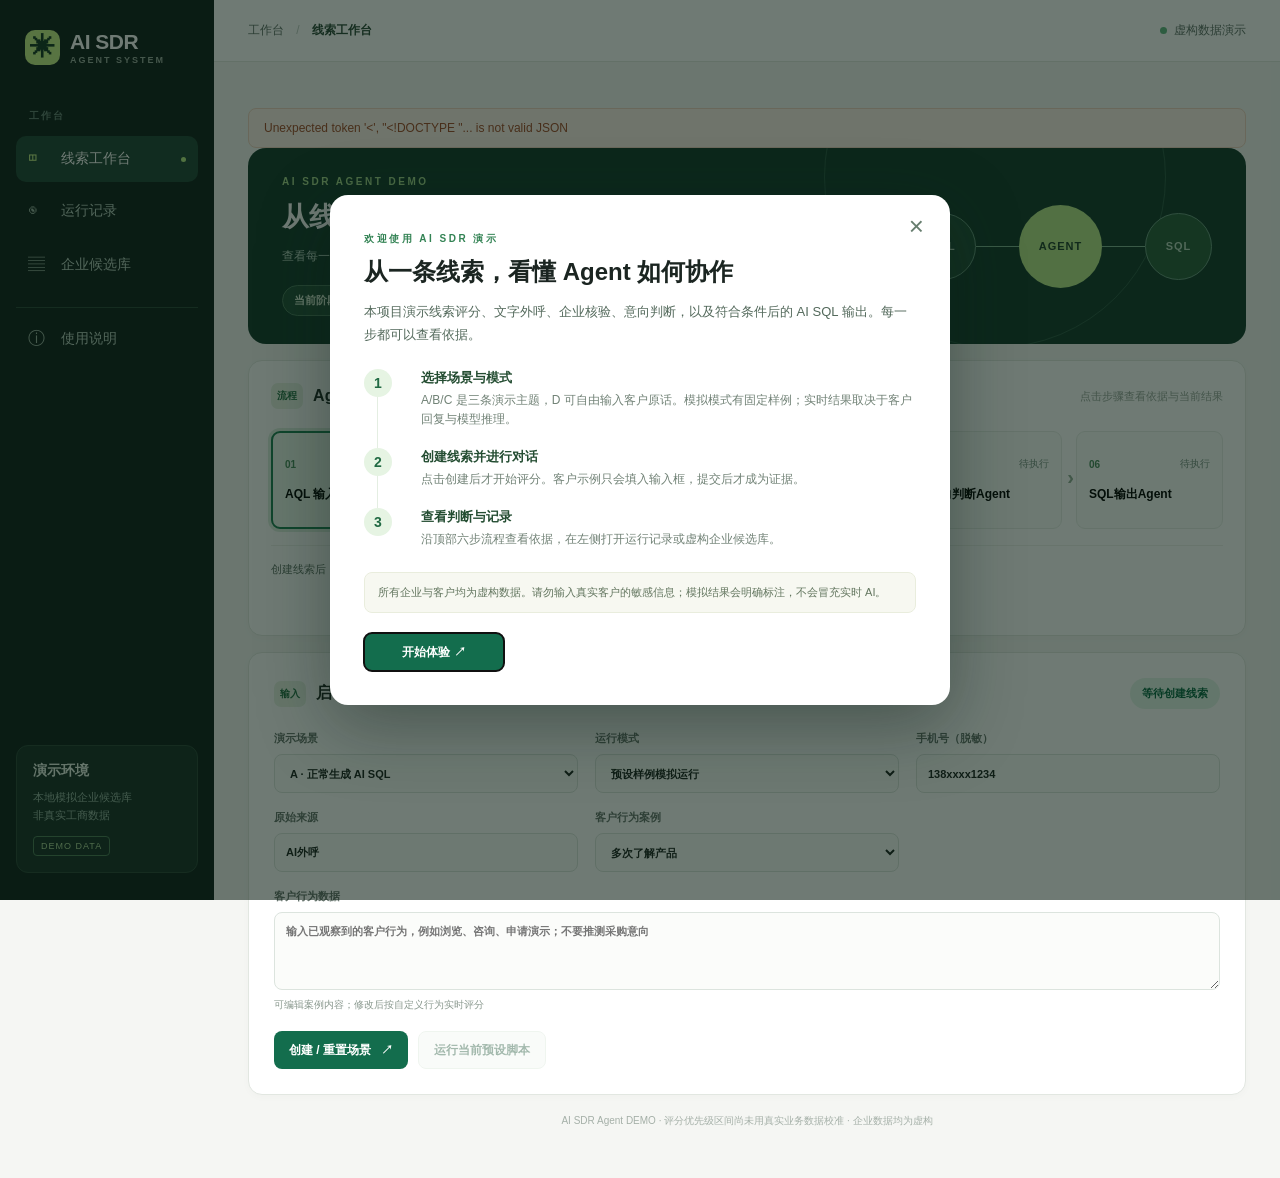
==== commit ad67086c: "Set demo AQL source to AI outbound call" ====
--- a/web/index.html
+++ b/web/index.html
@@ -32,7 +32,7 @@
             <label>演示场景<select id="scenario"><option value="A">A · 正常生成 AI SQL</option><option value="B">B · 抬头歧义与人工复核</option><option value="C">C · 低意向</option><option value="D">D · 自由输入任意客户原话</option></select></label>
             <label>运行模式<select id="mode"><option value="simulation">预设样例模拟运行</option><option value="live">DeepSeek 实时推理</option></select></label>
             <label>手机号（脱敏）<input id="phone" value="138xxxx1234"></label>
-            <label>原始来源<input id="source" value="网站线索"></label>
+            <label>原始来源<input id="source" value="AI外呼"></label>
             <label>客户行为案例<select id="behavior-case"><option value="A">多次了解产品</option><option value="B">关注功能并咨询</option><option value="C">浅层浏览</option><option value="E">明确申请演示</option><option value="custom">自行输入客户行为</option></select></label>
             <label class="behavior-field">客户行为数据<textarea id="behavior-text" rows="3" maxlength="1200" placeholder="输入已观察到的客户行为，例如浏览、咨询、申请演示；不要推测采购意向"></textarea><small>可编辑案例内容；修改后按自定义行为实时评分</small></label>
           </div>
@@ -41,7 +41,7 @@
         <div class="metrics"><div class="metric"><span>线索评分 <small id="score-method">等待评分</small></span><strong id="score">—</strong><p id="priority">等待创建线索</p></div><div class="metric"><span>当前状态</span><strong id="status">待创建</strong><p id="status-reason">等待创建线索</p></div><div class="metric"><span>已确认字段</span><strong id="confirmed">0 <em>/ 6</em></strong><p>未知保持未知，候选不等于确认</p></div><div class="metric"><span>商机意向</span><strong id="intent">未知</strong><p id="intent-reason">等待客户回复</p></div></div>
         <section class="panel score-panel" id="score-section"><div class="panel-heading"><div><span class="section-index">评分</span><h2>线索评分依据</h2></div><button id="retry-score" class="button button-ghost small">重试评分</button></div><div id="score-detail" class="score-detail"></div><p class="score-note">评分只决定外呼优先级；客户意向与 AI SQL 资格仍依据通话原话单独判断。</p></section>
         <div class="two-col">
-          <section class="panel conversation" id="dialogue-section"><div class="panel-heading"><div><span class="section-index">外呼</span><h2>文字外呼对话</h2></div><span class="panel-sub">每轮回复后重新判断 · 最多 6 轮</span></div><div id="messages" class="messages"></div><div id="next-question" class="next-question"></div><div id="question-goal" class="hint"></div><div class="reply-examples"><div class="reply-examples-heading"><b>本轮客户原话示例</b><span id="reply-example-note">虚构演示内容 · 点击仅填入，不自动提交</span></div><div id="reply-examples" class="reply-example-list"></div></div><div class="reply-row"><textarea id="reply" rows="2" placeholder="输入客户原话；自由输入场景由 DeepSeek 实时推理"></textarea><button id="send" class="button button-primary">提交回复 ↗</button><button id="end-call" class="button button-ghost" title="仅根据已提交的客户原话判断结果">结束对话</button></div><div class="end-hint">主动结束只根据已提交的客户原话判断，输入框中未提交的文字不会计入证据。</div></section>
+          <section class="panel conversation" id="dialogue-section"><div class="panel-heading"><div><span class="section-index">外呼</span><h2>文字外呼对话</h2></div><span class="panel-sub">每轮回复后重新判断 · 实时模式最多 8 轮</span></div><div id="messages" class="messages"></div><div id="next-question" class="next-question"></div><div id="question-goal" class="hint"></div><div class="reply-examples"><div class="reply-examples-heading"><b>本轮客户原话示例</b><span id="reply-example-note">虚构演示内容 · 点击仅填入，不自动提交</span></div><div id="reply-examples" class="reply-example-list"></div></div><div class="reply-row"><textarea id="reply" rows="2" placeholder="输入客户原话；自由输入场景由 DeepSeek 实时推理"></textarea><button id="send" class="button button-primary">提交回复 ↗</button><button id="end-call" class="button button-ghost" title="仅根据已提交的客户原话判断结果">结束对话</button></div><div class="end-hint">主动结束只根据已提交的客户原话判断，输入框中未提交的文字不会计入证据。</div></section>
           <section class="panel directory" id="verification-section"><div class="panel-heading"><div><span class="section-index">核验</span><h2>企业抬头核验</h2></div><span class="directory-tag">本地模拟企业候选库，非真实工商数据</span></div><div id="candidates" class="candidates"></div><div class="review-block"><h3>人工复核 <span>仅 REVIEW 可操作</span></h3><div class="review-row"><select id="candidate-select"></select><button id="confirm-candidate" class="button button-secondary">确认候选</button></div><div class="review-row"><input id="correct-name" placeholder="手动输入正确企业全称"><button id="correct" class="button button-secondary">手动修正</button></div><input id="review-note" class="review-note" placeholder="复核备注（可选，操作会记录时间）"><button id="return" class="button button-text">↩ 退回补问</button><div id="review-history" class="review-history"></div></div></section>
         </div>
         <section class="panel fields-panel" id="evidence-section"><div class="panel-heading"><div><span class="section-index">证据</span><h2>六个 SQL 字段与证据</h2></div><span class="panel-sub">来源、原话、确认状态逐项保留</span></div><div class="table-scroll"><table><thead><tr><th>字段</th><th>当前值</th><th>来源</th><th>证据</th><th>状态</th></tr></thead><tbody id="fields"></tbody></table></div></section>
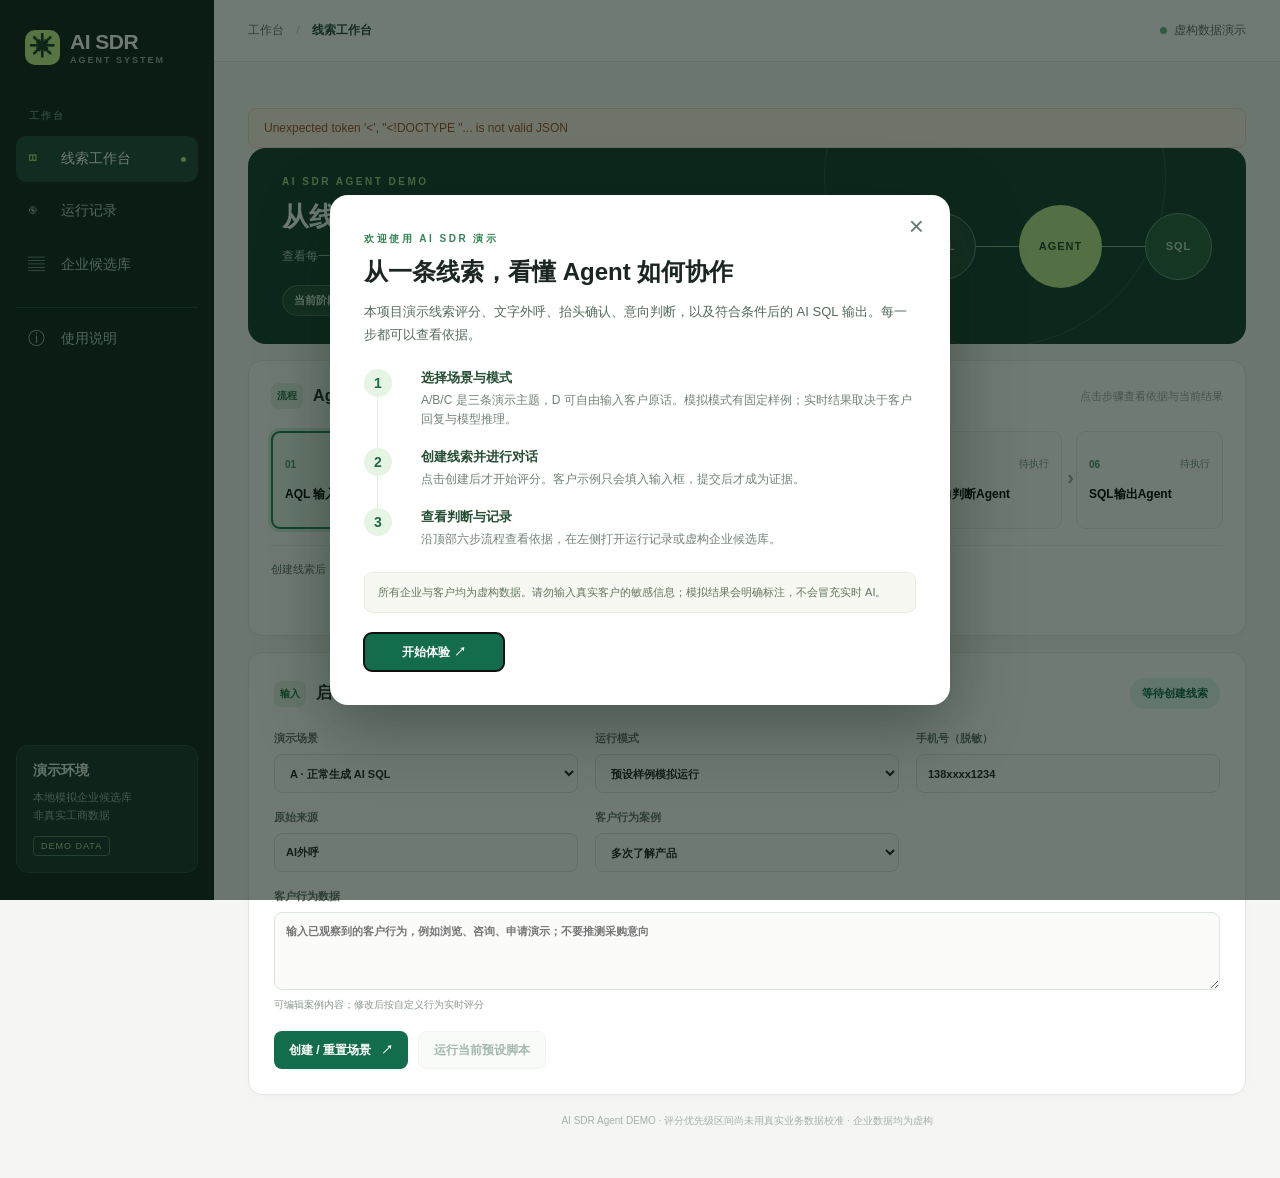
==== commit 183ab991: "Rename verification agent and document CloudBase availability" ====
--- a/web/index.html
+++ b/web/index.html
@@ -42,7 +42,7 @@
         <section class="panel score-panel" id="score-section"><div class="panel-heading"><div><span class="section-index">评分</span><h2>线索评分依据</h2></div><button id="retry-score" class="button button-ghost small">重试评分</button></div><div id="score-detail" class="score-detail"></div><p class="score-note">评分只决定外呼优先级；客户意向与 AI SQL 资格仍依据通话原话单独判断。</p></section>
         <div class="two-col">
           <section class="panel conversation" id="dialogue-section"><div class="panel-heading"><div><span class="section-index">外呼</span><h2>文字外呼对话</h2></div><span class="panel-sub">每轮回复后重新判断 · 实时模式最多 8 轮</span></div><div id="messages" class="messages"></div><div id="next-question" class="next-question"></div><div id="question-goal" class="hint"></div><div class="reply-examples"><div class="reply-examples-heading"><b>本轮客户原话示例</b><span id="reply-example-note">虚构演示内容 · 点击仅填入，不自动提交</span></div><div id="reply-examples" class="reply-example-list"></div></div><div class="reply-row"><textarea id="reply" rows="2" placeholder="输入客户原话；自由输入场景由 DeepSeek 实时推理"></textarea><button id="send" class="button button-primary">提交回复 ↗</button><button id="end-call" class="button button-ghost" title="仅根据已提交的客户原话判断结果">结束对话</button></div><div class="end-hint">主动结束只根据已提交的客户原话判断，输入框中未提交的文字不会计入证据。</div></section>
-          <section class="panel directory" id="verification-section"><div class="panel-heading"><div><span class="section-index">核验</span><h2>企业抬头核验</h2></div><span class="directory-tag">本地模拟企业候选库，非真实工商数据</span></div><div id="candidates" class="candidates"></div><div class="review-block"><h3>人工复核 <span>仅 REVIEW 可操作</span></h3><div class="review-row"><select id="candidate-select"></select><button id="confirm-candidate" class="button button-secondary">确认候选</button></div><div class="review-row"><input id="correct-name" placeholder="手动输入正确企业全称"><button id="correct" class="button button-secondary">手动修正</button></div><input id="review-note" class="review-note" placeholder="复核备注（可选，操作会记录时间）"><button id="return" class="button button-text">↩ 退回补问</button><div id="review-history" class="review-history"></div></div></section>
+          <section class="panel directory" id="verification-section"><div class="panel-heading"><div><span class="section-index">确认</span><h2>抬头确认Agent</h2></div><span class="directory-tag">本地模拟企业候选库，非真实工商数据</span></div><div id="candidates" class="candidates"></div><div class="review-block"><h3>人工复核 <span>仅 REVIEW 可操作</span></h3><div class="review-row"><select id="candidate-select"></select><button id="confirm-candidate" class="button button-secondary">确认候选</button></div><div class="review-row"><input id="correct-name" placeholder="手动输入正确企业全称"><button id="correct" class="button button-secondary">手动修正</button></div><input id="review-note" class="review-note" placeholder="复核备注（可选，操作会记录时间）"><button id="return" class="button button-text">↩ 退回补问</button><div id="review-history" class="review-history"></div></div></section>
         </div>
         <section class="panel fields-panel" id="evidence-section"><div class="panel-heading"><div><span class="section-index">证据</span><h2>六个 SQL 字段与证据</h2></div><span class="panel-sub">来源、原话、确认状态逐项保留</span></div><div class="table-scroll"><table><thead><tr><th>字段</th><th>当前值</th><th>来源</th><th>证据</th><th>状态</th></tr></thead><tbody id="fields"></tbody></table></div></section>
         <div class="two-col result-grid" id="result-section"><section class="panel result-panel"><div class="panel-heading"><div><span class="section-index">判断</span><h2>判断与下一步</h2></div></div><div id="decision"></div></section><section class="panel sql-panel"><div class="panel-heading"><div><span class="section-index">输出</span><h2>AI SQL 输出</h2></div><span class="panel-sub">仅 READY 生成</span></div><div id="sql"></div></section></div>
@@ -55,7 +55,7 @@
           <section class="panel"><div class="panel-heading"><div><span class="section-index">03</span><h2>人工复核操作</h2></div></div><div id="record-review" class="state-log"></div></section>
         </div>
         <div id="directory-view" class="view hidden">
-          <section class="view-hero"><span class="eyebrow">DEMO DIRECTORY</span><h1>企业候选库</h1><p>当前用于企业核验的虚构企业样例。此页面只展示数据，不提供修改操作。</p></section>
+          <section class="view-hero"><span class="eyebrow">DEMO DIRECTORY</span><h1>企业候选库</h1><p>当前供抬头确认Agent参考的虚构企业样例。此页面只展示数据，不提供修改操作。</p></section>
           <section class="panel"><div class="panel-heading"><div><span class="section-index">库</span><h2>初始企业数据</h2></div><span id="directory-count" class="panel-sub"></span></div><p class="directory-notice">本地模拟企业候选库，非真实工商数据；匹配候选不代表企业身份已确认。</p><div class="table-scroll"><table class="directory-table"><thead><tr><th>编号</th><th>企业全称</th><th>简称／别名</th><th>地区</th><th>行业</th></tr></thead><tbody id="directory-rows"></tbody></table></div></section>
         </div>
         <footer>AI SDR Agent DEMO · 评分优先级区间尚未用真实业务数据校准 · 企业数据均为虚构</footer>
@@ -67,7 +67,7 @@
       <button type="button" id="close-help" class="modal-close" aria-label="关闭使用说明">×</button>
       <span class="eyebrow">欢迎使用 AI SDR 演示</span>
       <h2 id="help-title">从一条线索，看懂 Agent 如何协作</h2>
-      <p>本项目演示线索评分、文字外呼、企业核验、意向判断，以及符合条件后的 AI SQL 输出。每一步都可以查看依据。</p>
+      <p>本项目演示线索评分、文字外呼、抬头确认、意向判断，以及符合条件后的 AI SQL 输出。每一步都可以查看依据。</p>
       <ol><li><b>选择场景与模式</b><span>A/B/C 是三条演示主题，D 可自由输入客户原话。模拟模式有固定样例；实时结果取决于客户回复与模型推理。</span></li><li><b>创建线索并进行对话</b><span>点击创建后才开始评分。客户示例只会填入输入框，提交后才成为证据。</span></li><li><b>查看判断与记录</b><span>沿顶部六步流程查看依据，在左侧打开运行记录或虚构企业候选库。</span></li></ol>
       <div class="help-notice">所有企业与客户均为虚构数据。请勿输入真实客户的敏感信息；模拟结果会明确标注，不会冒充实时 AI。</div>
       <button type="button" id="help-start" class="button button-primary">开始体验 ↗</button>
